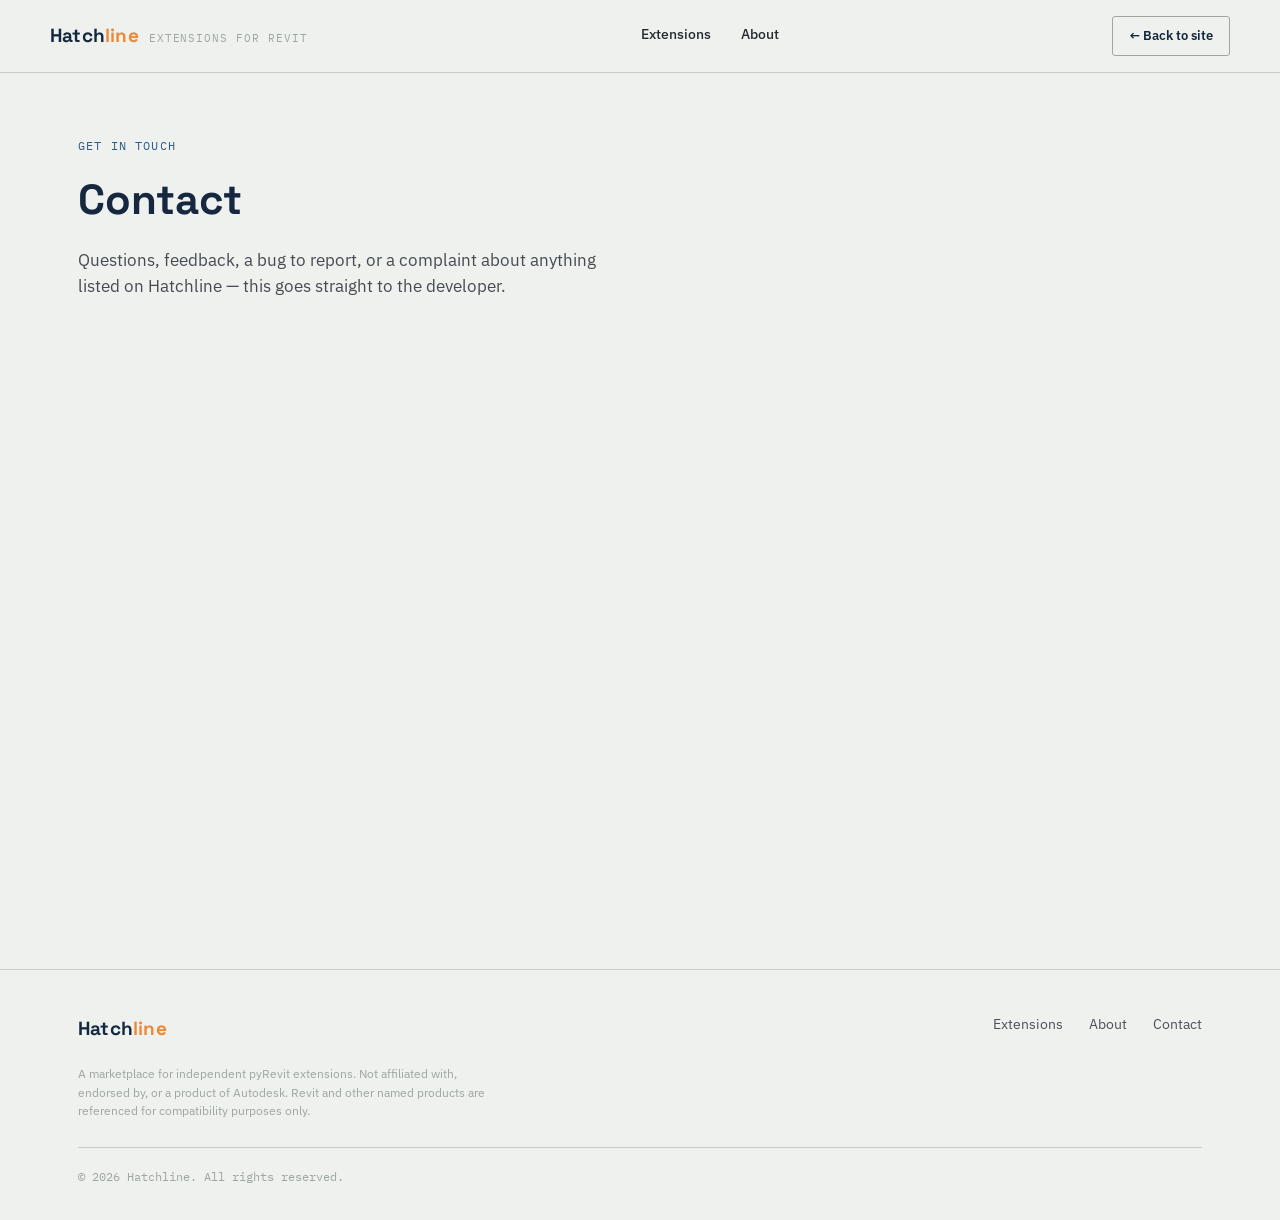
==== contact.html @ bce4fa07 "Add files via upload" ====
<!DOCTYPE html>
<html lang="en">
<head>
<meta charset="UTF-8">
<meta name="viewport" content="width=device-width, initial-scale=1.0">
<title>Contact — Hatchline</title>
<meta name="description" content="Get in touch with Hatchline, or send feedback, a bug report, or a complaint about any listed extension.">
<link rel="preconnect" href="https://fonts.googleapis.com">
<link rel="preconnect" href="https://fonts.gstatic.com" crossorigin>
<link href="https://fonts.googleapis.com/css2?family=Space+Grotesk:wght@400;500;600;700&family=IBM+Plex+Sans:wght@400;500;600&family=IBM+Plex+Mono:wght@400;500;600&display=swap" rel="stylesheet">
<link rel="stylesheet" href="assets/css/style.css">
<style>
  .contact-hero{ padding:64px 0 20px; }
  .contact-hero h1{ font-size:clamp(30px,4vw,42px); }
  .contact-hero p.lede{ margin-top:16px; font-size:16.5px; color:#454B51; max-width:56ch; }

  .contact-grid{ display:grid; grid-template-columns:.85fr 1.15fr; gap:50px; align-items:start; }
  .contact-card{ background:var(--paper); border:1px solid var(--hair); border-radius:6px; padding:28px; }
  .contact-card h3{ font-size:17px; margin-bottom:14px; }
  .contact-line{ display:flex; flex-direction:column; gap:4px; margin-bottom:18px; }
  .contact-line .lbl{ font-family:var(--mono); font-size:10.5px; text-transform:uppercase; letter-spacing:.05em; color:var(--hair-dk); }
  .contact-line a, .contact-line span{ font-size:14.5px; color:var(--ink); text-decoration:none; }
  .contact-line a:hover{ color:var(--orange-dk); }

  .field{ margin-bottom:16px; }
  .field label{ display:block; font-family:var(--mono); font-size:11px; text-transform:uppercase; letter-spacing:.04em; color:var(--blueprint); margin-bottom:6px; }
  .field input, .field select, .field textarea{
    width:100%; padding:11px 13px; border:1px solid var(--hair); border-radius:4px;
    font-family:var(--body); font-size:14.5px; color:var(--graphite); background:#fff;
  }
  .field textarea{ min-height:130px; resize:vertical; }
  .field input:focus, .field select:focus, .field textarea:focus{ border-color:var(--orange); outline:none; }
  .req-mark{ color:var(--orange-dk); }

  #formMsg{ font-size:13.5px; margin-top:12px; display:none; }
  #formMsg.ok{ color:var(--ok); }
  #formMsg.err{ color:#B4483C; }

  @media (max-width:900px){ .contact-grid{ grid-template-columns:1fr; } }
</style>
</head>
<body>

<header class="nav">
  <div class="nav-inner wrap" style="padding-left:0;padding-right:0;">
    <a href="index.html" class="brand">
      <span class="brand-mark">Hatch<span>line</span></span>
      <span class="brand-sub">Extensions for Revit</span>
    </a>
    <nav class="links">
      <a href="index.html#extensions">Extensions</a>
      <a href="index.html#about">About</a>
    </nav>
    <div class="nav-cta">
      <a class="btn btn-ghost btn-sm" href="index.html">← Back to site</a>
    </div>
  </div>
</header>

<main>
  <section class="contact-hero">
    <div class="wrap">
      <span class="eyebrow">Get in touch</span>
      <h1>Contact</h1>
      <p class="lede">Questions, feedback, a bug to report, or a complaint about anything listed on Hatchline — this goes straight to the developer.</p>
    </div>
  </section>

  <section style="padding-top:0;">
    <div class="wrap contact-grid">

      <div class="contact-card reveal">
        <h3>Direct contact</h3>
        <div class="contact-line">
          <span class="lbl">Email</span>
          <a href="mailto:sreeram14092002@gmail.com">sreeram14092002@gmail.com</a>
        </div>
        <div class="contact-line">
          <span class="lbl">Developer</span>
          <span>Sri Ram — BIM/MEP Coordination · pyRevit Developer</span>
        </div>
        <div class="contact-line" style="margin-bottom:0;">
          <span class="lbl">Response time</span>
          <span>Usually within a couple of days</span>
        </div>
      </div>

      <div class="contact-card reveal">
        <h3>Send a message, feedback, or a complaint</h3>
        <form id="contactForm" novalidate>
          <div class="field"><label>Name<span class="req-mark">*</span></label><input id="cName" required autocomplete="name"></div>
          <div class="field"><label>Email<span class="req-mark">*</span></label><input id="cEmail" type="email" required autocomplete="email"></div>
          <div class="field">
            <label>Type of message<span class="req-mark">*</span></label>
            <select id="cType" required>
              <option value="General question">General question</option>
              <option value="Feedback / Suggestion">Feedback / Suggestion</option>
              <option value="Bug report">Bug report</option>
              <option value="Complaint">Complaint</option>
              <option value="Extension idea">Extension idea</option>
            </select>
          </div>
          <div class="field"><label>Message<span class="req-mark">*</span></label><textarea id="cMessage" required placeholder="Tell us what's going on…"></textarea></div>
          <button type="submit" class="btn btn-primary" id="cSubmitBtn" style="width:100%;justify-content:center;">Send message</button>
          <p id="formMsg"></p>
        </form>
      </div>

    </div>
  </section>
</main>

<footer>
  <div class="wrap foot-grid">
    <div>
      <span class="brand-mark">Hatch<span>line</span></span>
      <p class="foot-note">A marketplace for independent pyRevit extensions. Not affiliated with, endorsed by, or a product of Autodesk. Revit and other named products are referenced for compatibility purposes only.</p>
    </div>
    <div class="foot-links">
      <a href="index.html#extensions">Extensions</a>
      <a href="index.html#about">About</a>
      <a href="contact.html">Contact</a>
    </div>
  </div>
  <div class="wrap">
    <p class="foot-copy">© 2026 Hatchline. All rights reserved.</p>
  </div>
</footer>

<script src="assets/js/config.js"></script>
<script src="assets/js/contact.js"></script>

</body>
</html>
---- assets/css/style.css ----
/* ============================================================
   HATCHLINE — shared design system
   Blueprint/drafting visual identity, shared by all pages.
   ============================================================ */

:root{
  --ink:        #16283F;
  --blueprint:  #2E5C86;
  --vellum:     #EEF1EE;
  --paper:      #FBFCFA;
  --orange:     #ED8936;
  --orange-dk:  #D97324;
  --graphite:   #262B30;
  --hair:       #C7CDC9;
  --hair-dk:    #9DA6A2;
  --ok:         #2E7D4F;

  --display: 'Space Grotesk', sans-serif;
  --body:    'IBM Plex Sans', sans-serif;
  --mono:    'IBM Plex Mono', monospace;

  --maxw: 1180px;
}

*{ box-sizing:border-box; }
html{ scroll-behavior:smooth; }
body{
  margin:0;
  background:var(--vellum);
  color:var(--graphite);
  font-family:var(--body);
  font-size:16px;
  line-height:1.55;
  -webkit-font-smoothing:antialiased;
}
img,svg{ display:block; max-width:100%; }
a{ color:inherit; }
h1,h2,h3,h4{ font-family:var(--display); margin:0; color:var(--ink); }
p{ margin:0; }
.wrap{ max-width:var(--maxw); margin:0 auto; padding:0 28px; }
.mono{ font-family:var(--mono); }
:focus-visible{ outline:2px solid var(--orange-dk); outline-offset:3px; }

.grid-bg{
  background-image:
    linear-gradient(var(--hair) 1px, transparent 1px),
    linear-gradient(90deg, var(--hair) 1px, transparent 1px);
  background-size: 40px 40px;
  background-position: -1px -1px;
}

/* ---------- buttons ---------- */
.btn{
  display:inline-flex; align-items:center; gap:8px;
  font-family:var(--body); font-weight:600; font-size:14.5px;
  padding:13px 22px;
  border-radius:3px;
  border:1.5px solid transparent;
  cursor:pointer;
  text-decoration:none;
  transition:transform .12s ease, background .15s ease, border-color .15s ease;
  white-space:nowrap;
}
.btn:active{ transform:translateY(1px); }
.btn-primary{ background:var(--orange); color:#fff; box-shadow:0 1px 0 rgba(0,0,0,.08); }
.btn-primary:hover{ background:var(--orange-dk); }
.btn-ghost{ background:transparent; color:var(--ink); border-color:var(--hair-dk); }
.btn-ghost:hover{ border-color:var(--ink); }
.btn-dark{ background:var(--ink); color:#fff; }
.btn-dark:hover{ background:#0f1c2e; }
.btn-sm{ padding:9px 16px; font-size:13px; }

/* ---------- nav ---------- */
header.nav{
  position:sticky; top:0; z-index:50;
  background:rgba(238,241,238,.92);
  backdrop-filter:blur(8px);
  border-bottom:1px solid var(--hair);
}
.nav-inner{ display:flex; align-items:center; justify-content:space-between; padding:16px 28px; }
.brand{ display:flex; align-items:baseline; gap:10px; text-decoration:none; }
.brand-mark{ font-family:var(--display); font-weight:700; font-size:19px; color:var(--ink); letter-spacing:.01em; }
.brand-mark span{ color:var(--orange); }
.brand-sub{ font-family:var(--mono); font-size:10.5px; letter-spacing:.09em; color:var(--hair-dk); text-transform:uppercase; }
nav.links{ display:flex; align-items:center; gap:30px; }
nav.links a{ font-size:14px; font-weight:500; text-decoration:none; color:var(--graphite); border-bottom:1px solid transparent; padding-bottom:2px; transition:border-color .15s ease, color .15s ease; }
nav.links a:hover{ border-color:var(--orange); color:var(--ink); }
.nav-cta{ display:flex; align-items:center; gap:14px; }

/* ---------- section shells ---------- */
section{ padding:80px 0; }
.eyebrow{ font-family:var(--mono); font-size:11.5px; letter-spacing:.1em; text-transform:uppercase; color:var(--blueprint); margin-bottom:12px; display:block; }
.section-head{ max-width:640px; margin-bottom:48px; }
.section-head h2{ font-size:clamp(26px,3vw,36px); line-height:1.15; }
.section-head p{ margin-top:14px; font-size:16px; color:#4B5157; }

/* ---------- schedule / comparison table ---------- */
.schedule-wrap{ background:var(--paper); border:1px solid var(--hair); border-radius:5px; overflow:hidden; }
table.schedule{ width:100%; border-collapse:collapse; }
table.schedule caption{ text-align:left; font-family:var(--mono); font-size:11px; letter-spacing:.07em; text-transform:uppercase; color:#fff; background:var(--ink); padding:12px 20px; }
table.schedule th, table.schedule td{ text-align:left; padding:15px 20px; font-size:14.5px; border-bottom:1px solid var(--hair); }
table.schedule thead th{ font-family:var(--mono); font-size:11px; letter-spacing:.05em; text-transform:uppercase; color:var(--hair-dk); background:var(--vellum); border-bottom:1px solid var(--hair-dk); }
table.schedule tbody tr:nth-child(even){ background:rgba(46,92,134,.035); }
table.schedule tbody tr:last-child td{ border-bottom:none; }
td.col-manual{ color:#6B7278; }
td.col-bulk{ color:var(--ink); font-weight:600; }
td.col-bulk::before{ content:'✓ '; color:var(--ok); font-weight:700; }
.schedule-note{ margin-top:18px; font-size:13.5px; color:var(--hair-dk); max-width:70ch; }

/* ---------- callouts ---------- */
.callouts{ display:grid; grid-template-columns:repeat(3, 1fr); gap:1px; background:var(--hair); border:1px solid var(--hair); border-radius:5px; overflow:hidden; }
.callout{ background:var(--paper); padding:30px 26px; }
.callout .tag{ font-family:var(--mono); font-size:11px; color:var(--orange-dk); font-weight:600; letter-spacing:.04em; display:inline-block; margin-bottom:14px; }
.callout h3{ font-size:18px; margin-bottom:9px; }
.callout p{ font-size:14.5px; color:#4B5157; }

/* ---------- workflow ---------- */
.workflow{ display:grid; grid-template-columns:repeat(3,1fr); gap:26px; }
.wf-card{ background:var(--paper); border:1px solid var(--hair); border-radius:5px; padding:30px 26px 26px; }
.wf-num{ font-family:var(--mono); font-size:13px; font-weight:600; color:var(--blueprint); border:1px solid var(--blueprint); display:inline-block; padding:3px 9px; border-radius:2px; margin-bottom:16px; }
.wf-card h3{ font-size:19px; margin-bottom:10px; }
.wf-card p{ font-size:14.5px; color:#4B5157; }

/* ---------- pricing ---------- */
.pricing{ display:grid; grid-template-columns:repeat(auto-fit, minmax(260px,1fr)); gap:22px; }
.price-card{ background:var(--paper); border:1px solid var(--hair); border-radius:6px; padding:32px 28px; display:flex; flex-direction:column; gap:16px; }
.price-tag{ font-family:var(--display); font-size:14px; color:var(--hair-dk); font-weight:600; text-transform:uppercase; letter-spacing:.04em; }
.price-amount{ display:flex; align-items:baseline; gap:10px; flex-wrap:wrap; }
.price-amount .big{ font-family:var(--display); font-size:38px; font-weight:700; color:var(--ink); }
.price-amount .alt{ font-family:var(--mono); font-size:14px; color:var(--hair-dk); }
.price-model{ font-family:var(--mono); font-size:11.5px; color:var(--orange-dk); letter-spacing:.04em; text-transform:uppercase; }
.price-list{ list-style:none; margin:0; padding:0; display:flex; flex-direction:column; gap:10px; }
.price-list li{ font-size:13.5px; padding-left:20px; position:relative; color:#4B5157; }
.price-list li::before{ content:'—'; position:absolute; left:0; color:var(--orange); }
.price-note{ font-size:12px; color:var(--hair-dk); }

/* ---------- credibility + FAQ ---------- */
.cred{ display:grid; grid-template-columns:.9fr 1.1fr; gap:60px; align-items:start; }
.cred-quote{ font-family:var(--display); font-size:22px; line-height:1.35; color:var(--ink); border-left:3px solid var(--orange); padding-left:22px; }
.cred-byline{ margin-top:18px; font-family:var(--mono); font-size:12.5px; color:var(--hair-dk); }
.faq-item{ border-bottom:1px solid var(--hair); }
.faq-item:first-child{ border-top:1px solid var(--hair); }
.faq-q{ width:100%; text-align:left; background:none; border:none; cursor:pointer; padding:19px 4px; display:flex; justify-content:space-between; align-items:center; gap:16px; font-family:var(--body); font-size:15.5px; font-weight:600; color:var(--ink); }
.faq-q .plus{ font-family:var(--mono); font-size:18px; color:var(--orange); flex:none; transition:transform .2s ease; }
.faq-item.open .faq-q .plus{ transform:rotate(45deg); }
.faq-a{ max-height:0; overflow:hidden; transition:max-height .25s ease; }
.faq-a-in{ padding:0 4px 20px; font-size:14.5px; color:#4B5157; max-width:60ch; }
.faq-item.open .faq-a{ max-height:260px; }

/* ---------- CTA strip ---------- */
.cta-strip{ background:var(--ink); color:#fff; border-radius:8px; padding:52px 46px; display:flex; align-items:center; justify-content:space-between; gap:30px; flex-wrap:wrap; }
.cta-strip h2{ color:#fff; font-size:clamp(22px,3vw,30px); max-width:18ch; }
.cta-strip p{ color:#C9D2DB; margin-top:10px; font-size:15px; }

/* ---------- footer ---------- */
footer{ border-top:1px solid var(--hair); padding:44px 0 34px; }
.foot-grid{ display:flex; justify-content:space-between; align-items:flex-start; gap:30px; flex-wrap:wrap; }
.foot-links{ display:flex; gap:26px; font-size:13.5px; }
.foot-links a{ text-decoration:none; color:#4B5157; }
.foot-links a:hover{ color:var(--ink); }
.foot-note{ margin-top:22px; font-size:12px; color:var(--hair-dk); max-width:60ch; }
.foot-copy{ margin-top:26px; padding-top:20px; border-top:1px solid var(--hair); font-size:11.5px; color:var(--hair-dk); font-family:var(--mono); }

/* ---------- reveal-on-scroll ---------- */
.reveal{ opacity:0; transform:translateY(14px); transition:opacity .5s ease, transform .5s ease; }
.reveal.in{ opacity:1; transform:none; }
@media (prefers-reduced-motion:reduce){ .reveal{ opacity:1; transform:none; transition:none; } }

/* ---------- extension cards (marketplace grid) ---------- */
.category-label{ display:flex; align-items:center; gap:12px; margin-bottom:26px; }
.category-label .line{ flex:1; height:1px; background:var(--hair); }
.ext-grid{ display:grid; grid-template-columns:repeat(auto-fill, minmax(300px, 1fr)); gap:22px; }
.ext-card{
  background:var(--paper); border:1px solid var(--hair); border-radius:6px; padding:26px;
  text-decoration:none; color:inherit; display:flex; flex-direction:column; gap:14px;
  transition:border-color .15s ease, transform .15s ease, box-shadow .15s ease;
}
.ext-card:hover{ border-color:var(--orange); transform:translateY(-3px); box-shadow:0 16px 30px -20px rgba(22,40,63,.35); }
.ext-icon{ width:52px; height:52px; border-radius:8px; background:var(--ink); display:flex; align-items:center; justify-content:center; font-family:var(--display); font-weight:700; color:var(--orange); font-size:20px; }
.ext-card h3{ font-size:19px; }
.ext-card .ext-tagline{ font-size:13.5px; color:#4B5157; flex:1; }
.ext-meta{ display:flex; align-items:center; justify-content:space-between; font-family:var(--mono); font-size:12px; color:var(--hair-dk); border-top:1px dashed var(--hair); padding-top:14px; }
.ext-meta .price{ color:var(--orange-dk); font-weight:600; }
.ext-badges{ display:flex; gap:6px; flex-wrap:wrap; }
.ext-badge{ font-family:var(--mono); font-size:10.5px; font-weight:600; padding:3px 8px; border:1px solid var(--hair); border-radius:3px; color:var(--hair-dk); }

/* ---------- lead-capture download modal ---------- */
.hl-modal-overlay{
  position:fixed; inset:0; background:rgba(22,40,63,.55);
  display:flex; align-items:center; justify-content:center;
  z-index:200; opacity:0; pointer-events:none; transition:opacity .2s ease;
  padding:20px;
}
.hl-modal-overlay.open{ opacity:1; pointer-events:auto; }
.hl-modal{
  background:var(--paper); border-radius:8px; padding:34px; width:100%; max-width:420px;
  position:relative; box-shadow:0 30px 60px -20px rgba(0,0,0,.4);
  transform:translateY(10px); transition:transform .2s ease;
}
.hl-modal-overlay.open .hl-modal{ transform:translateY(0); }
.hl-modal-close{
  position:absolute; top:14px; right:16px; background:none; border:none;
  font-size:22px; line-height:1; color:var(--hair-dk); cursor:pointer;
}
.hl-modal-close:hover{ color:var(--ink); }
.hl-modal h3{ font-size:22px; margin-top:6px; }
.hl-modal-sub{ font-size:13.5px; color:#4B5157; margin-top:8px; margin-bottom:20px; }
.hl-field{ margin-bottom:14px; }
.hl-field label{ display:block; font-family:var(--mono); font-size:11px; text-transform:uppercase; letter-spacing:.04em; color:var(--blueprint); margin-bottom:6px; }
.req-mark{ color:var(--orange-dk); }
.hl-field input, .hl-field select{
  width:100%; padding:10px 12px; border:1px solid var(--hair); border-radius:4px;
  font-family:var(--body); font-size:14.5px; background:#fff; color:var(--graphite);
}
.hl-field input:focus, .hl-field select:focus{ border-color:var(--orange); outline:none; }
.hl-error{ color:#B4483C; font-size:13px; margin:0 0 12px; }
.hl-privacy{ font-size:11.5px; color:var(--hair-dk); text-align:center; margin-top:12px; }

/* ---------- empty state (future category placeholder) ---------- */

.empty-card{
  border:1px dashed var(--hair-dk); border-radius:6px; padding:26px;
  display:flex; flex-direction:column; justify-content:center; gap:8px;
  color:var(--hair-dk); font-size:13.5px;
}
.empty-card strong{ color:#6B7278; font-family:var(--display); font-size:15px; }

/* ---------- responsive ---------- */
@media (max-width:980px){
  .callouts{ grid-template-columns:repeat(2,1fr); }
  .workflow{ grid-template-columns:1fr; }
  .cred{ grid-template-columns:1fr; }
  nav.links{ display:none; }
}
@media (max-width:640px){
  .callouts{ grid-template-columns:1fr; }
  section{ padding:56px 0; }
  .cta-strip{ padding:34px 24px; }
}
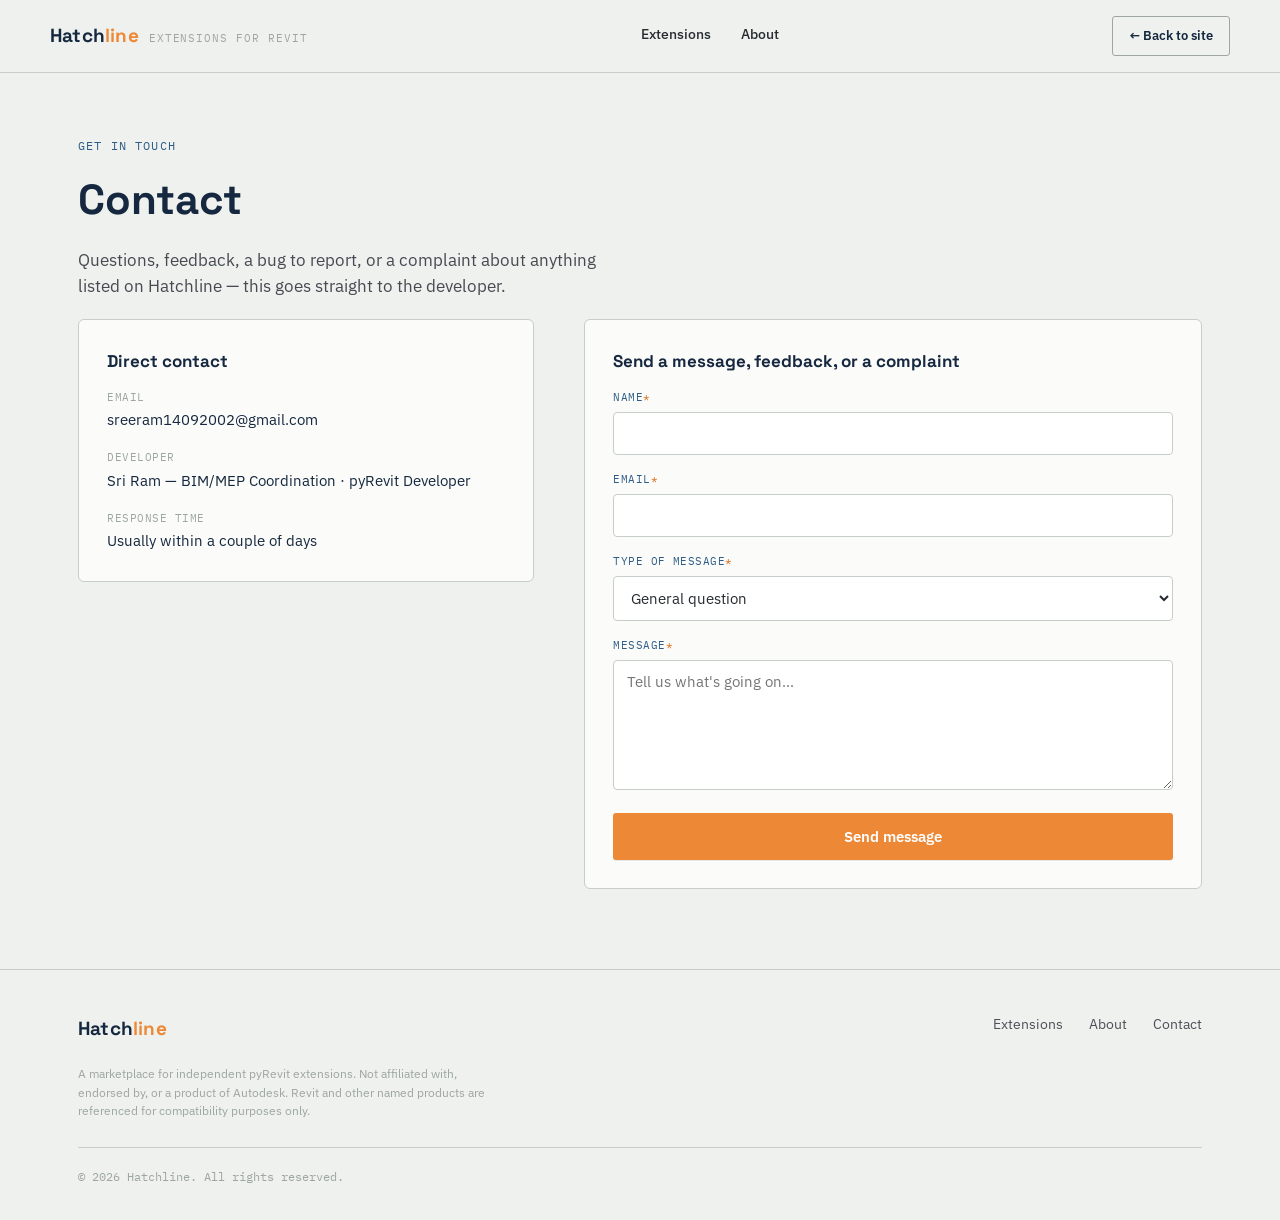
==== commit 9cce6f45: "Add files via upload" ====
--- a/contact.html
+++ b/contact.html
@@ -69,7 +69,7 @@
   <section style="padding-top:0;">
     <div class="wrap contact-grid">
 
-      <div class="contact-card reveal">
+      <div class="contact-card">
         <h3>Direct contact</h3>
         <div class="contact-line">
           <span class="lbl">Email</span>
@@ -85,7 +85,7 @@
         </div>
       </div>
 
-      <div class="contact-card reveal">
+      <div class="contact-card">
         <h3>Send a message, feedback, or a complaint</h3>
         <form id="contactForm" novalidate>
           <div class="field"><label>Name<span class="req-mark">*</span></label><input id="cName" required autocomplete="name"></div>
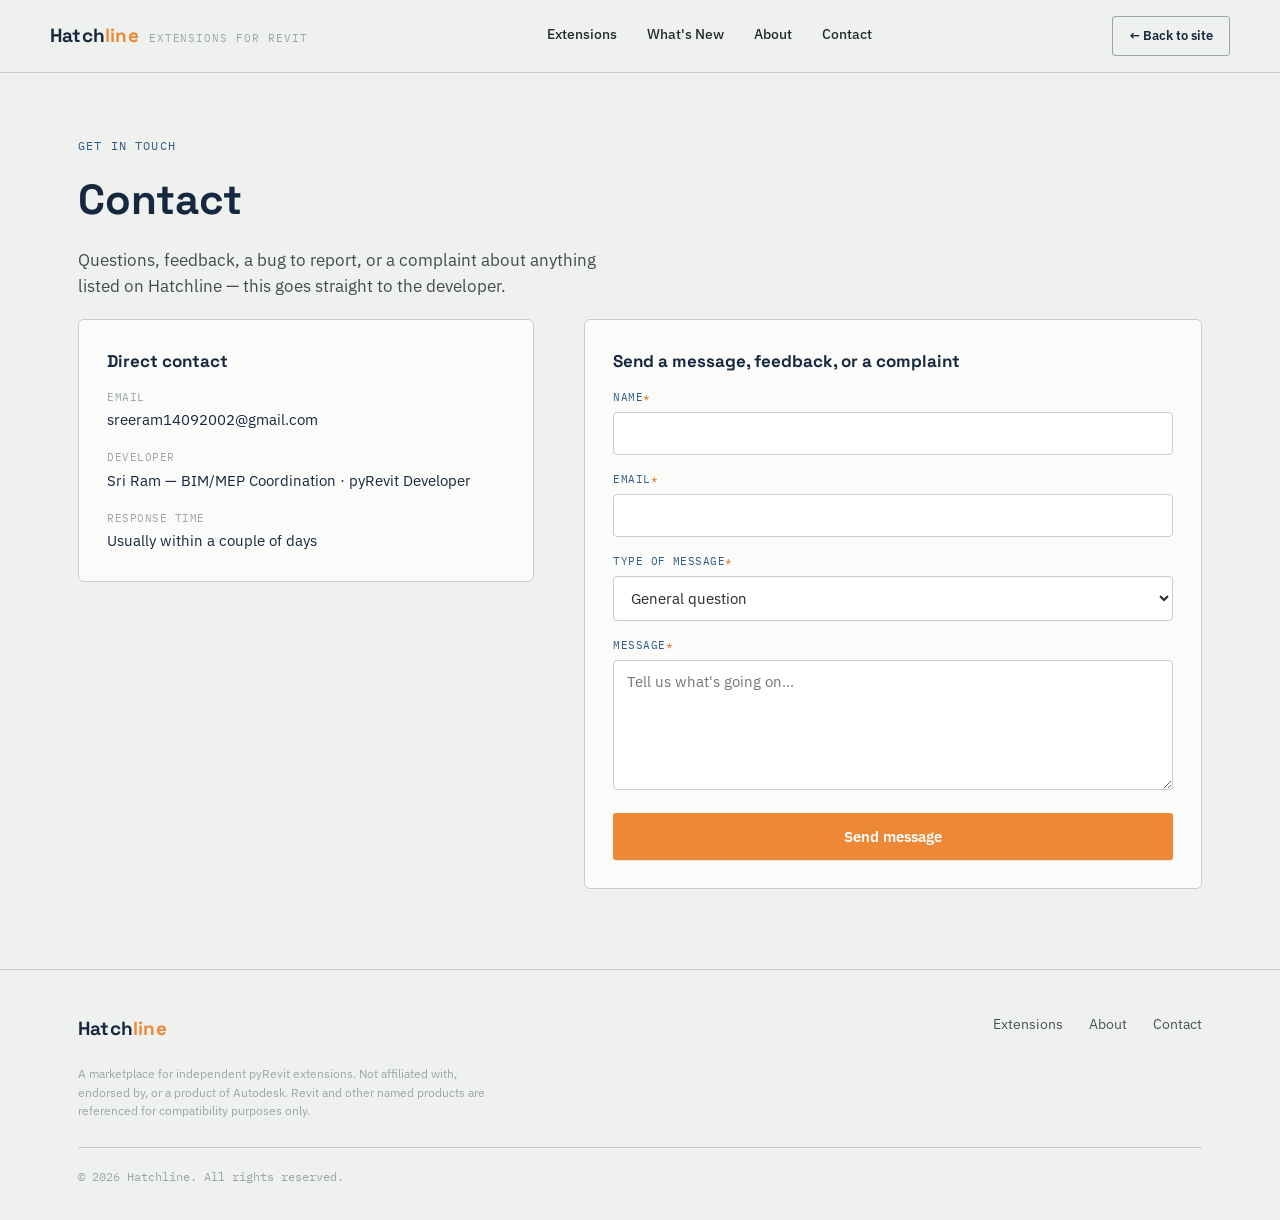
==== commit 5178d80b: "Add files via upload" ====
--- a/contact.html
+++ b/contact.html
@@ -2,9 +2,22 @@
 <html lang="en">
 <head>
 <meta charset="UTF-8">
+<link rel="icon" type="image/png" href="assets/img/favicon-32.png">
+<link rel="shortcut icon" href="assets/img/favicon.ico">
+<link rel="apple-touch-icon" href="assets/img/favicon-180.png">
 <meta name="viewport" content="width=device-width, initial-scale=1.0">
 <title>Contact — Hatchline</title>
 <meta name="description" content="Get in touch with Hatchline, or send feedback, a bug report, or a complaint about any listed extension.">
+<meta property="og:type" content="website">
+<meta property="og:title" content="Contact — Hatchline">
+<meta property="og:description" content="Get in touch with Hatchline, or send feedback, a bug report, or a complaint about any listed extension.">
+<meta property="og:image" content="https://sri-ram-bim.github.io/hatchline/assets/img/og-image.png">
+<meta property="og:url" content="https://sri-ram-bim.github.io/hatchline/contact.html">
+<meta property="og:site_name" content="Hatchline">
+<meta name="twitter:card" content="summary_large_image">
+<meta name="twitter:title" content="Contact — Hatchline">
+<meta name="twitter:description" content="Get in touch with Hatchline, or send feedback, a bug report, or a complaint about any listed extension.">
+<meta name="twitter:image" content="https://sri-ram-bim.github.io/hatchline/assets/img/og-image.png">
 <link rel="preconnect" href="https://fonts.googleapis.com">
 <link rel="preconnect" href="https://fonts.gstatic.com" crossorigin>
 <link href="https://fonts.googleapis.com/css2?family=Space+Grotesk:wght@400;500;600;700&family=IBM+Plex+Sans:wght@400;500;600&family=IBM+Plex+Mono:wght@400;500;600&display=swap" rel="stylesheet">
@@ -49,7 +62,9 @@
     </a>
     <nav class="links">
       <a href="index.html#extensions">Extensions</a>
+      <a href="whats-new.html">What's New</a>
       <a href="index.html#about">About</a>
+      <a href="contact.html">Contact</a>
     </nav>
     <div class="nav-cta">
       <a class="btn btn-ghost btn-sm" href="index.html">← Back to site</a>
--- a/assets/css/style.css
+++ b/assets/css/style.css
@@ -147,6 +147,28 @@
 .faq-a-in{ padding:0 4px 20px; font-size:14.5px; color:#4B5157; max-width:60ch; }
 .faq-item.open .faq-a{ max-height:260px; }
 
+/* ---------- newsletter ---------- */
+.newsletter-box{
+  background:var(--paper); border:1px solid var(--hair); border-radius:8px;
+  padding:44px 46px; display:flex; align-items:center; justify-content:space-between;
+  gap:36px; flex-wrap:wrap;
+}
+.newsletter-box h2{ font-size:clamp(20px,2.6vw,26px); margin-top:8px; }
+.newsletter-box p{ margin-top:10px; font-size:14.5px; color:#4B5157; max-width:44ch; }
+.newsletter-form{ display:flex; gap:10px; flex:none; }
+.newsletter-form input{
+  width:260px; padding:13px 16px; border:1px solid var(--hair); border-radius:3px;
+  font-family:var(--body); font-size:14.5px; color:var(--graphite); background:#fff;
+}
+.newsletter-form input:focus{ border-color:var(--orange); outline:none; }
+.newsletter-msg{ font-size:13px; margin-top:14px; text-align:right; display:none; }
+.newsletter-msg.ok{ color:var(--ok); display:block; }
+.newsletter-msg.err{ color:#B4483C; display:block; }
+@media (max-width:640px){
+  .newsletter-form{ flex-direction:column; width:100%; }
+  .newsletter-form input{ width:100%; }
+}
+
 /* ---------- CTA strip ---------- */
 .cta-strip{ background:var(--ink); color:#fff; border-radius:8px; padding:52px 46px; display:flex; align-items:center; justify-content:space-between; gap:30px; flex-wrap:wrap; }
 .cta-strip h2{ color:#fff; font-size:clamp(22px,3vw,30px); max-width:18ch; }
@@ -166,6 +188,21 @@
 .reveal.in{ opacity:1; transform:none; }
 @media (prefers-reduced-motion:reduce){ .reveal{ opacity:1; transform:none; transition:none; } }
 
+/* ---------- version badge + changelog ---------- */
+.version-badge{
+  font-family:var(--mono); font-size:11px; font-weight:600; color:var(--orange-dk);
+  background:rgba(237,137,54,.1); border:1px solid var(--orange); border-radius:2px;
+  padding:4px 9px; letter-spacing:.02em;
+}
+.changelog-wrap{ display:flex; flex-direction:column; gap:0; border:1px solid var(--hair); border-radius:5px; overflow:hidden; background:var(--paper); }
+.changelog-entry{ padding:22px 24px; border-bottom:1px solid var(--hair); }
+.changelog-entry:last-child{ border-bottom:none; }
+.changelog-version{ display:flex; align-items:center; gap:10px; margin-bottom:12px; }
+.changelog-latest{ font-family:var(--mono); font-size:10.5px; font-weight:600; color:var(--ok); text-transform:uppercase; letter-spacing:.05em; }
+.changelog-list{ margin:0; padding-left:20px; display:flex; flex-direction:column; gap:7px; }
+.changelog-list li{ font-size:14px; color:#4B5157; }
+.changelog-download-row{ margin-top:14px; }
+
 /* ---------- extension cards (marketplace grid) ---------- */
 .category-label{ display:flex; align-items:center; gap:12px; margin-bottom:26px; }
 .category-label .line{ flex:1; height:1px; background:var(--hair); }
@@ -178,6 +215,7 @@
 .ext-card:hover{ border-color:var(--orange); transform:translateY(-3px); box-shadow:0 16px 30px -20px rgba(22,40,63,.35); }
 .ext-icon{ width:52px; height:52px; border-radius:8px; background:var(--ink); display:flex; align-items:center; justify-content:center; font-family:var(--display); font-weight:700; color:var(--orange); font-size:20px; }
 .ext-card h3{ font-size:19px; }
+.card-version{ font-family:var(--mono); font-size:11px; font-weight:600; color:var(--hair-dk); vertical-align:middle; }
 .ext-card .ext-tagline{ font-size:13.5px; color:#4B5157; flex:1; }
 .ext-meta{ display:flex; align-items:center; justify-content:space-between; font-family:var(--mono); font-size:12px; color:var(--hair-dk); border-top:1px dashed var(--hair); padding-top:14px; }
 .ext-meta .price{ color:var(--orange-dk); font-weight:600; }
